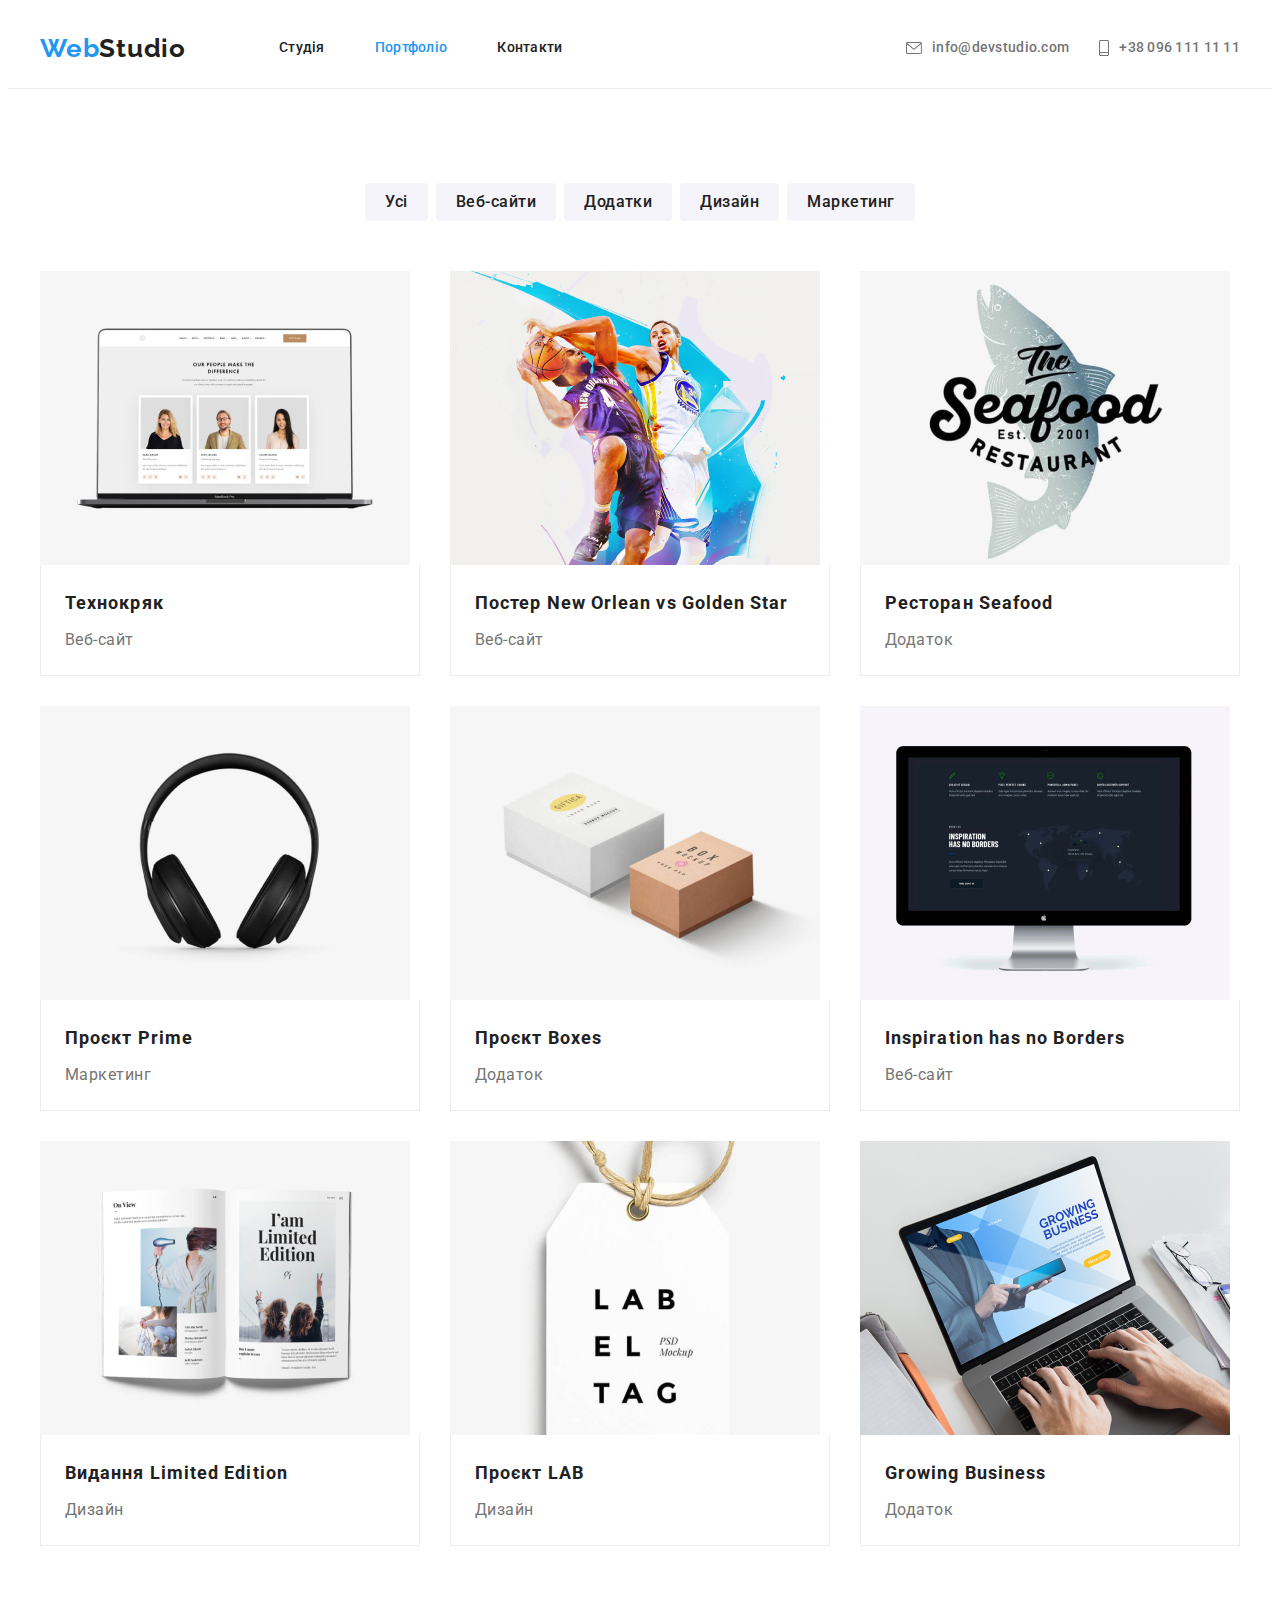
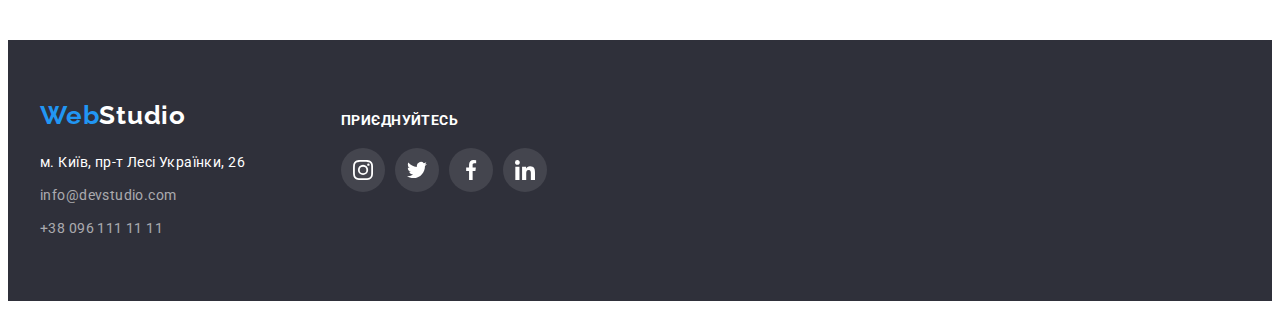
==== portfolio.html @ 057a15b5 "create hw5" ====
<!doctype html>
<html lang="uk">
<head>
    <meta charset="UTF-8">
    <meta http-equiv="X-UA-Compatible" content="IE=edge">
    <meta name="viewport" content="width=device-width, initial-scale=1.0">
    <title>Портфоліо</title>
    <link rel="preconnect" href="https://fonts.googleapis.com">
    <link rel="preconnect" href="https://fonts.gstatic.com" crossorigin>
    <link href="https://fonts.googleapis.com/css2?family=Raleway:wght@700&family=Roboto:wght@400;500;700;900&display=swap"
        rel="stylesheet">
    <link rel="stylesheet" href="https://cdnjs.cloudflare.com/ajax/libs/modern-normalize/1.1.0/modern-normalize.min.css"
        integrity="sha512-wpPYUAdjBVSE4KJnH1VR1HeZfpl1ub8YT/NKx4PuQ5NmX2tKuGu6U/JRp5y+Y8XG2tV+wKQpNHVUX03MfMFn9Q=="
        crossorigin="anonymous" referrerpolicy="no-referrer">
    <link rel="stylesheet" href="./css/style.css">
</head>
<body>
    <header class="header">
        <!--меню в хедері-->
        <div class="container main-nav">
            <nav class="nav">
                <a href="./index.html" class="logo"> <span class="logo-style">Web</span>Studio</a>
                <ul class="site-nav list">
                    <li class="item"><a href="./index.html" class="link">Студія</a></li>
                    <li class="item"><a href="./portfolio.html" class="link current">Портфоліо</a></li>
                    <li class="item"><a href="#" class="link">Контакти</a></li>
                </ul>
            </nav>
            <ul class="cont-nav list">
                <li class="item">
                    <a href="mailto:info@devstudio.com" class="link">
                        <svg class="icon" width="16px" height="12px">
                            <use href="./images/symbol-defs.svg#icon-envelope"></use>
                        </svg>info@devstudio.com</a>
                </li>
                <!--контакти в хедері-->
                <li class="item">
                    <a href="tel:+380961111111" class="link">
                        <svg class="icon" width="10px" height="16px">
                            <use href="./images/symbol-defs.svg#icon-smartphone"></use>
                        </svg>+38 096 111 11 11</a>
                </li>
            </ul>
        </div>
    </header>
    <main>
        <section class="section">
           <div class="container">
            <h1 class="section-title visually-hidden">Приклади наших робіт</h1>
            <!--сховаємо на етапі оформлення-->
            <!--фільтри за типом робіт-->
            <ul class="filter-list list">
                <li class="item"><button class="button filter" type="button">Усі</button></li>
                <li class="item"><button class="button filter" type="button">Веб-сайти</button></li>
                <li class="item"><button class="button filter" type="button">Додатки</button></li>
                <li class="item"><button class="button filter" type="button">Дизайн</button></li>
                <li class="item"><button class="button filter" type="button">Маркетинг</button></li>
            </ul>
            <!--матеріал, приклади робіт, для фільтрування-->
            <ul class="examples list">
                <li class="item">
                    <a class="example" href="#">
                        <img src="./images/techno_chryak.jpg" class="examples-img" alt="ноутбук з Веб-сайтом Технокряк" width="370">
                        <div class="description">
                            <h2 class="example-title">Технокряк</h2>
                            <p class="example-category">Веб-сайт</p>
                            <!-- <p class="example-description">Ресурс пропонує комплексні пропозиції з різним рівнем функціоналу та -->
                            <!-- сервісів. Все це дозволить відвідувачу отримати вичерпні відомості про компанію чи приватну особу.</p> -->
                        </div>                     
                    </a>
                </li>
                <li class="item">
                    <a class="example" href="#">
                        <img src="./images/new_orlean_vs.jpg" class="examples-img" alt="Постер New Orlean vs Golden Star" width="370">
                        <div class="description">
                            <h2 class="example-title">Постер New Orlean vs Golden Star</h2>
                            <p class="example-category">Веб-сайт</p>
                            <!-- <p class="example-description">Ресурс пропонує комплексні пропозиції з різним рівнем функціоналу та -->
                            <!-- сервісів. Все це дозволить відвідувачу отримати вичерпні відомості про компанію чи приватну особу.</p> -->
                        </div>
                    </a>
                </li>
                <li class="item">
                    <a class="example" href="#">
                        <img src="./images/seafood.jpg" class="examples-img" alt="логотип Ресторану Seafood" width="370">
                        <div class="description"> 
                            <h2 class="example-title">Ресторан Seafood</h2>
                            <p class="example-category">Додаток</p>
                            <!-- <p class="example-description">Ресурс пропонує комплексні пропозиції з різним рівнем функціоналу та -->
                            <!-- сервісів. Все це дозволить відвідувачу отримати вичерпні відомості про компанію чи приватну особу.</p> -->
                        </div>
                    </a>
                </li>
                <li class="item">
                    <a class="example" href="#">
                        <img src="./images/prime.jpg" class="examples-img" alt="чорні навушники" width="370">
                        <div class="description">
                            <h2 class="example-title">Проєкт Prime</h2>
                            <p class="example-category">Маркетинг</p>
                            <!-- <p class="example-description">Ресурс пропонує комплексні пропозиції з різним рівнем функціоналу та -->
                            <!-- сервісів. Все це дозволить відвідувачу отримати вичерпні відомості про компанію чи приватну особу.</p> -->
                        </div>                     
                    </a>
                </li>
                <li class="item">
                    <a class="example" href="#">
                        <img src="./images/boxes.jpg" class="examples-img" alt="дві коробки" width="370">
                        <div class="description">
                            <h2 class="example-title">Проєкт Boxes</h2>
                            <p class="example-category">Додаток</p>
                            <!-- <p class="example-description">Ресурс пропонує комплексні пропозиції з різним рівнем функціоналу та -->
                            <!-- сервісів. Все це дозволить відвідувачу отримати вичерпні відомості про компанію чи приватну особу.</p> -->
                        </div>    
                    </a>
                </li>
                <li class="item">
                    <a class="example" href="#">
                        <img src="./images/noborders.jpg" class="examples-img" alt="Монітор з сайтом" width="370">
                        <div class="description">
                            <h2 class="example-title">Inspiration has no Borders</h2>
                            <p class="example-category">Веб-сайт</p>
                            <!-- <p class="example-description">Ресурс пропонує комплексні пропозиції з різним рівнем функціоналу та -->
                            <!-- сервісів. Все це дозволить відвідувачу отримати вичерпні відомості про компанію чи приватну особу.</p> -->
                        </div>                      
                    </a>
                </li>
                <li class="item">
                    <a class="example" href="#">
                        <img src="./images/limited_edition.jpg" class="examples-img" alt="розгорнута книга" width="370">
                        <div class="description">
                            <h2 class="example-title">Видання Limited Edition</h2>
                            <p class="example-category">Дизайн</p>
                            <!-- <p class="example-description">Ресурс пропонує комплексні пропозиції з різним рівнем функціоналу та -->
                            <!-- сервісів. Все це дозволить відвідувачу отримати вичерпні відомості про компанію чи приватну особу.</p> -->
                        </div>
                    </a>
                </li>
                <li class="item">
                    <a class="example" href="#">
                        <img src="./images/label.jpg" class="examples-img" alt="мітка з написом Lable Tag" width="370">
                        <div class="description">
                            <h2 class="example-title">Проєкт LAB</h2>
                            <p class="example-category">Дизайн</p>
                            <!-- <p class="example-description">Ресурс пропонує комплексні пропозиції з різним рівнем функціоналу та -->
                            <!-- сервісів. Все це дозволить відвідувачу отримати вичерпні відомості про компанію чи приватну особу.</p> -->
                        </div>
                    </a>
                </li>
                <li class="item">
                    <a class="example" href="">
                        <img src="./images/growing_bussines.jpg" class="examples-img" alt="Ноутбук з додатком" width="370">
                        <div class="description">
                            <h2 class="example-title">Growing Business</h2>
                            <p class="example-category">Додаток</p>
                            <!-- <p class="example-description">Ресурс пропонує комплексні пропозиції з різним рівнем функціоналу та -->
                            <!-- сервісів. Все це дозволить відвідувачу отримати вичерпні відомості про компанію чи приватну особу.</p> -->
                        </div>   
                    </a>
                </li>
            </ul>
           </div>
        </section>
    </main>
    <!-- футер -->
    <footer class="footer">
        <div class="container">
            <div class="footer-information">
                <div class="logo-and-adr">
                    <a href="./index.html" class="logo"><span class="logo-style">Web</span>Studio</a>
                    <address class="footer-adr">
                        <ul class="footer-adr-list list">
                            <li class="item">
                                <a href="https://goo.gl/maps/CPtrU1FHBa2aNyZL9" class="f-adress" target="_blank"
                                    rel="noopener noreferrer nofollow">м. Київ, пр-т Лесі
                                    Українки, 26</a>
                            </li>
                            <li class="item">
                                <a href="mailto:info@devstudio.com" class="link">info@devstudio.com</a>
                            </li>
                            <li class="item">
                                <a href="tel:+380961111111" class="link">+38 096 111 11 11</a>
                            </li>
                        </ul>
                    </address>
                </div>
                <div class="join-us">
                    <h3 class="title">Приєднуйтесь</h3>
                    <ul class="social-links list">
                        <!--прибрати поінтери списку-->
                        <li class="item">
                            <!-- інстаграм -->
                            <a class="social-area" href="#">
                                <svg class="icon">
                                    <use href="./images/symbol-defs.svg#icon-instagram"></use>
                                </svg>
                            </a>
                        </li>
                        <li class="item">
                            <!-- твітер -->
                            <a class="social-area" href="">
                                <svg class="icon">
                                    <use href="./images/symbol-defs.svg#icon-twitter"></use>
                                </svg>
                            </a>
                        </li>
                        <li class="item">
                            <!-- фейсбук -->
                            <a class="social-area" href="">
                                <svg class="icon">
                                    <use href="./images/symbol-defs.svg#icon-facebook"></use>
                                </svg>
                            </a>
                        </li>
                        <li class="item">
                            <!-- лінкед ін -->
                            <a class="social-area" href="">
                                <svg class="icon">
                                    <use href="./images/symbol-defs.svg#icon-linkedin"></use>
                                </svg>
                            </a>
                        </li>
                    </ul>
                </div>
            </div>
        </div>
    </footer>
    
</body>
</html>
---- css/style.css ----
/* палітра */

/* основний колір тексту #212121 */
/* другорядний колір тексту #757575 */
/* основний білий колір фону #F5F5F5 */
/* білий у хедері #ECECEC */
/* білий колір #FFFFFF */
/* синій колір #2196F3 */
/* чорний колір для лого #000000 */
/* колір не активної кнопки #F5F4FA */
/* сірий колір бордерів #ECECEC */

:root{
  --primary-text-color: #212121;
  --secondary-text-color: #757575;
  --accent-color: #2196F3;
  --primary-white-color: #ffffff;
  --calm-button-bg-color: #F5F4FA;
  --transp-foot-text-color: rgba(100%,100%,100%,60%);
  --secondary-bkg-color: #2F303A;
  --bordering-color: #ECECEC;
  --hero-gradient-color: rgba(47, 48, 58, 0.4);
  --clients-border-color: #AFB1B8;
  
}

body {
    color: var(--primary-text-color);
    background-color: var(--primary-white-color);
    font-family:'Roboto', sans-serif;
    font-style: normal;
}
/* прибираємо крапки зі списків */
.list {
    list-style: none;
    padding: 0;
    margin: 0;
}

.container{
    width: 1200px;
    margin-left: auto;
    margin-right: auto;
    padding-left: 15px;
    padding-right: 15px;
}

/* ховаємо заголовки */
.visually-hidden {
    position: absolute;
    white-space: nowrap;
    
    width: 1px;
    height: 1px;
    overflow: hidden;
    border: 0;
    padding: 0;
    clip: rect(0 0 0 0);
    clip-path: inset(50%);
    margin: -1px;
}

/*хедер навігація*/

.header{
    display: block;
    border-bottom: 1px solid var(--bordering-color);
}

.main-nav{
    display: flex;
}
/* стиль логотипу */
.logo{
    margin-right: 93px;
    color: var(--primary-text-color);
    padding: 10px 0;

    font-family: 'Raleway', sans-serif;
    font-weight: 700;
    font-size: 26px;
    line-height: 1.19;
    letter-spacing: 0.03em;
    text-decoration: none;
}
/* другий колір логотипу */
.logo-style{
    color: var(--accent-color);
}

/* стиль меню навігації */
.site-nav, .cont-nav{
    display: flex;
    font-weight: 500;
    font-size: 14px;
    line-height: 1.14;
    letter-spacing: 0.02em;
}
.nav{
    display: flex;
    align-items: center;
}

.site-nav .item + .item{
    margin-left: 50px;
}

.site-nav .link{
    display: block;
    padding-top: 32px;
    padding-bottom: 32px;
    color: var(--primary-text-color);
    text-decoration: none;
}

/* ховер і фокус у навігації і контактах у хедері */
.site-nav .link:hover,  /* меню навігації ухедері */
.site-nav .link:focus,   
.footer-adr-list .link:hover,   /*контакти у футері*/
.footer-adr-list .link:focus,
.cont-nav .link:hover,
.cont-nav .link:focus{
    color: var(--accent-color);
}

/* індикація актикного пункту меню(сторінки) у навигації */
.site-nav .link.current{
    color: var(--accent-color);    
}

/* контакти у хедері*/
.cont-nav{
    margin-left: auto;
    display: flex;
    flex-direction: row;
}
.cont-nav .link{
    display: flex;
    align-items: center;
    color: currentColor;   
    text-decoration: none;
    padding-top: 32px;
    padding-bottom: 32px;
}
.cont-nav .item{
    display: flex;
    color: var(--secondary-text-color);
}

.cont-nav .item+.item{
    margin-left: 30px;
}
.cont-nav .icon{
    display: block;
    margin-right: 10px;
    fill: currentColor;
}

/*секція головна ідея*/
.hero{
    max-width: 1600px;
    height: 600px;
    margin-left: auto;
    margin-right: auto;
    background-color: var(--secondary-bkg-color);
    text-align: center;
    padding-top: 200px;
    padding-bottom: 200px;
    background-image: linear-gradient(to right, 
        rgba(47, 48, 58, 0.4),
        rgba(47, 48, 58, 0.4)), 
        url(../images/main-bkg-img.jpg);
    background-size: cover;
    background-repeat: no-repeat;
    background-position: center;
}


/* заголовок головної ідеї */
.hero-title{
    margin: 0;
    margin-bottom: 30px;
    padding: 0 200px;

    color:var(--primary-white-color) ;
    font-weight: 900;
    font-size: 44px;
    line-height: 1.364; /* если поставить множитель 1.36 - тогда размер блока будет меньше на 2px */
    letter-spacing: 0.06em;
    text-transform: uppercase;

}
/* кнопка */
.button{
    border-radius: 4px;
    border: transparent;
    padding: 10px 32px;
    
    color: var(--primary-white-color);
    background-color: var(--accent-color);
    font-family: inherit;
    font-weight: 700;
    font-size: 16px;
    line-height: 1.88;
    align-items: center;
    text-align: center;
    letter-spacing: 0.06em;
    cursor: pointer;
}


/* контент */
.section{
    padding-top: 94px;
    padding-bottom: 94px;
}
.section-title{
    margin-top: 0;
    margin-bottom: 50px;
    font-weight: 700;
    font-size: 36px;
    line-height: 1.17;
    text-align: center;
    letter-spacing: 0.03em;
}
.section.no-padding-top{
    padding-top: 0;
}

.section.secondary-bkg{
    background-color: var(--calm-button-bg-color);

}


/*секція инструменти*/
.instruments{
    display:flex;
}

.instruments .item{
    width: 270px;
}


.instruments .area{
    display: flex;
    width: 270px;
    height: 120px;
    justify-content: center;
    align-items: center;
    background-color: var(--calm-button-bg-color);
    border-radius: 4px;
    margin-bottom: 30px;
}
.instruments .icon{
    height: 70px;
    width: 70px;
}

.instruments .item + .item{
    margin-left: 30px;
}
/* стиль для заголовків інструментів */
.instruments .title{
    margin-top: 0;
    margin-bottom: 10px;

    font-weight: 700;
    font-size: 14px;
    line-height: 1.143;
    letter-spacing: 0.03em;
    text-transform: uppercase;
}
/* стиль для опису інструментів */
.instruments .text{
    color: var(--secondary-text-color);
    font-weight: 400;
    font-size: 14px;
    line-height: 1.72;
    margin-top:0;
    margin-bottom: 0;
    letter-spacing: 0.03em;
}

/* секція чим ми займаємось */
.work-list{
    display: flex;
}

.work-list .item + .item{
    margin-left: 30px;
}

.work-list .img{
    display: block;
}
/* секція наша команда */
.team-list{
    font-size: 16px;
    line-height: 1.19;
    letter-spacing: 0.03em;
    display: flex;
}
.team-member{
    background-color: var(--primary-white-color);
    text-align: center;
    box-shadow: 0px 1px 3px rgba(0, 0, 0, 0.12), 0px 1px 1px rgba(0, 0, 0, 0.14), 0px 2px 1px rgba(0, 0, 0, 0.2);
    border-radius: 0px 0px 4px 4px;
}
.team-list .team-member + .team-member{
    margin-left: 30px;
}


.team-member .foto{
    display: block;
}
.team-member .description{
    padding-top: 30px;
    padding-bottom: 30px;
}
/* піб тіммейта */
.team-member .title{
    color: var(--primary-text-color);
    font-weight: 500;
    font-size: 16px;
    margin-top: 0;
    margin-bottom: 10px;
}
/* позиція тіммейта */
.team-member .position{
    margin-top: 0;
    margin-bottom: 16px;
    color: var(--secondary-text-color);
}

/* посилання на соціальні мережі */
.social-links{
    display: flex;
    padding-left: 32px;
    padding-right: 32px;
}
.social-links .item + .item{
    margin-left: 10px;
}

.social-area{
    width: 44px;
    height: 44px;
    display: flex;
    align-items: center;
    justify-content: center;
    color: var(--clients-border-color);
}
.social-area:hover,
.social-area:focus{
    border-radius: 50%;
    background-color: var(--accent-color);
    color: var(--primary-white-color);
}

.social-area .icon{
    width: 20px;
    height: 20px;
    fill: currentColor;
}


/* стилі для постійних клієнтів */
.clients-list{
    display: flex;
}

.clients-list .link{
    padding: 16px 32px;
    border: 1px solid var(--clients-border-color);
    border-radius: 4px; 
}


.clients-list .item + .item{
    margin-left: 30px;
}

.company-link{
    display: flex;
    align-items: center;
    justify-content: center;
    width: 170px;
    height: 92px;
    border: 1px solid var(--clients-border-color);
    border-radius: 4px;
    color: var(--clients-border-color);
}
.company-link:hover,
.company-link:focus{
    color: var(--accent-color);
    border-color: var(--accent-color);
}

.company-link .icon{
    height: 60px;
    width: 106px;
    fill: currentColor;
}


/* Cтилі для сторінки портфоліо */

/* кнопки фільтрації */
.button.filter {
    color: var(--primary-text-color);
    background-color: var(--calm-button-bg-color);
    font-weight: 500;
    font-size: 16px;
    line-height: 1.62;
    text-align: center;
    letter-spacing: 0.03em;
    padding: 6px 20px;

}
/* ховер та фокус для кнопок фільтрації */
.button.filter:hover,
.button.filter:focus {
    color: var(--primary-white-color);
    background-color: var(--accent-color);
    box-shadow: 0px 4px 4px rgba(0, 0, 0, 0.15);
}

/* вирівнюємо кнопки фільтрації по горизонталі */
.filter-list{
    display: flex;
    justify-content: center;
    margin-bottom: 50px;
}
.filter-list .item + .item{
    margin-left: 8px;
}

/* розміщення та геометрія прикладів робіт */
.examples{
    display: flex;
    flex-wrap: wrap;
}
.examples .item{
    width: calc((100% - 60px)/3);
    margin-right: 30px;
    margin-bottom: 30px;
}

.examples .item:hover,
.examples .item:focus{
    box-shadow: 0px 1px 1px rgba(0, 0, 0, 0.12), 0px 4px 4px rgba(0, 0, 0, 0.06), 1px 4px 6px rgba(0, 0, 0, 0.16);
}
.examples .item:nth-child(3n){
    margin-right: 0;
}
.examples .item:nth-last-child(-n+3){
    margin-bottom: 0;
}
/* скидуємо оформлення тексту для прикладів роботи */
.example{
    text-decoration: none;
    margin:0;
    display: block;
}
/* стиль для заголовків прикладів робіт */
.example-title{
    color: var(--primary-text-color);
    font-weight: 700;
    font-size: 18px;
    line-height: 2;
    letter-spacing: 0.06em;
    margin-bottom: 4px;
    margin-top: 0;
}
/* стиль для опису категорій(типів) робіт */
.example-category{
    color: var(--secondary-text-color);
    font-size: 16px;
    line-height: 1.875;
    letter-spacing: 0.03em;
    margin: 0; 
}
/* зображення прикладів робіт */
.examples-img{
    display: block;
}
/* нижня рамка прикладив робіт */
.example .description{
    margin: 0;
    padding: 20px 24px;
    border-bottom: 1px solid var(--bordering-color);
    border-right: 1px solid var(--bordering-color);
    border-left: 1px solid var(--bordering-color);

}
/* стиль для детального опису прикладів робіт */
.example-description{
    color: var(--primary-white-color);
    font-size: 18px;
    line-height: 1.56;
    letter-spacing: 0.03em;
    
}


/* футер */
.footer{
    background-color: var(--secondary-bkg-color);
    padding-top: 60px;
    padding-bottom: 60px;  
}

.footer-information{
    display: flex;
}


/* контейнер адресси */
.footer-adr{
    font-style: normal;
    font-size: 14px;
    line-height: 1.71;
    letter-spacing: 0.03em;
    padding-top: 20px;
    width: 231px;
}
/* перелік контактів(адресс) у футері */
.footer-adr-list{

}
/* фізична адресса в футері */
.f-adress{
    color: var(--primary-white-color);
    text-decoration: none;
}


/* зміна кольору лого в футері */
.footer .logo{
    color:var(--primary-white-color);
    margin-right: 0;
}

/* колір емайлу та телефону в футері */
.footer-adr-list .link{
    color: var(--transp-foot-text-color);
    text-decoration: none;  
}
.footer-adr-list .item{
}

/* відстань між елементами переліку контактів в футері */
.footer-adr-list .item + .item{
    margin-top: 9px;
}


/* блок приєднуйся до соцмереж у футтері */
/* позиціювання контенту в блоці приєднуйтесь */
.join-us {
    padding-top: 12px;
    padding-left: 70px;
}
/* заголовок */
.join-us .title{
    text-transform: uppercase;
    color: var(--primary-white-color);
    margin-top: 0;
    margin-bottom: 20px;
    font-weight: 700;
    font-size: 14px;
    line-height: 16px;
    letter-spacing: 0.03em;
}
/* іконки соц мереж у футері */
/* чистимо список соц мереж від попередньо встановлених паддінгів */
.join-us .social-links{
    padding: 0;
}
/* встановлюємо атрибути для посилання */
.join-us .social-area {
    width: 44px;
    height: 44px;
    display: flex;
    justify-content: center;
    align-items: center;
    color: var(--primary-white-color);
    background-color: rgba(255, 255, 255, 0.1);
    border-radius: 50% ;
}
/* ховер та фокус */
.social-area:hover,
.social-area:focus{
    border-radius: 50%;
    background-color: var(--accent-color);
    color: var(--primary-white-color);
}
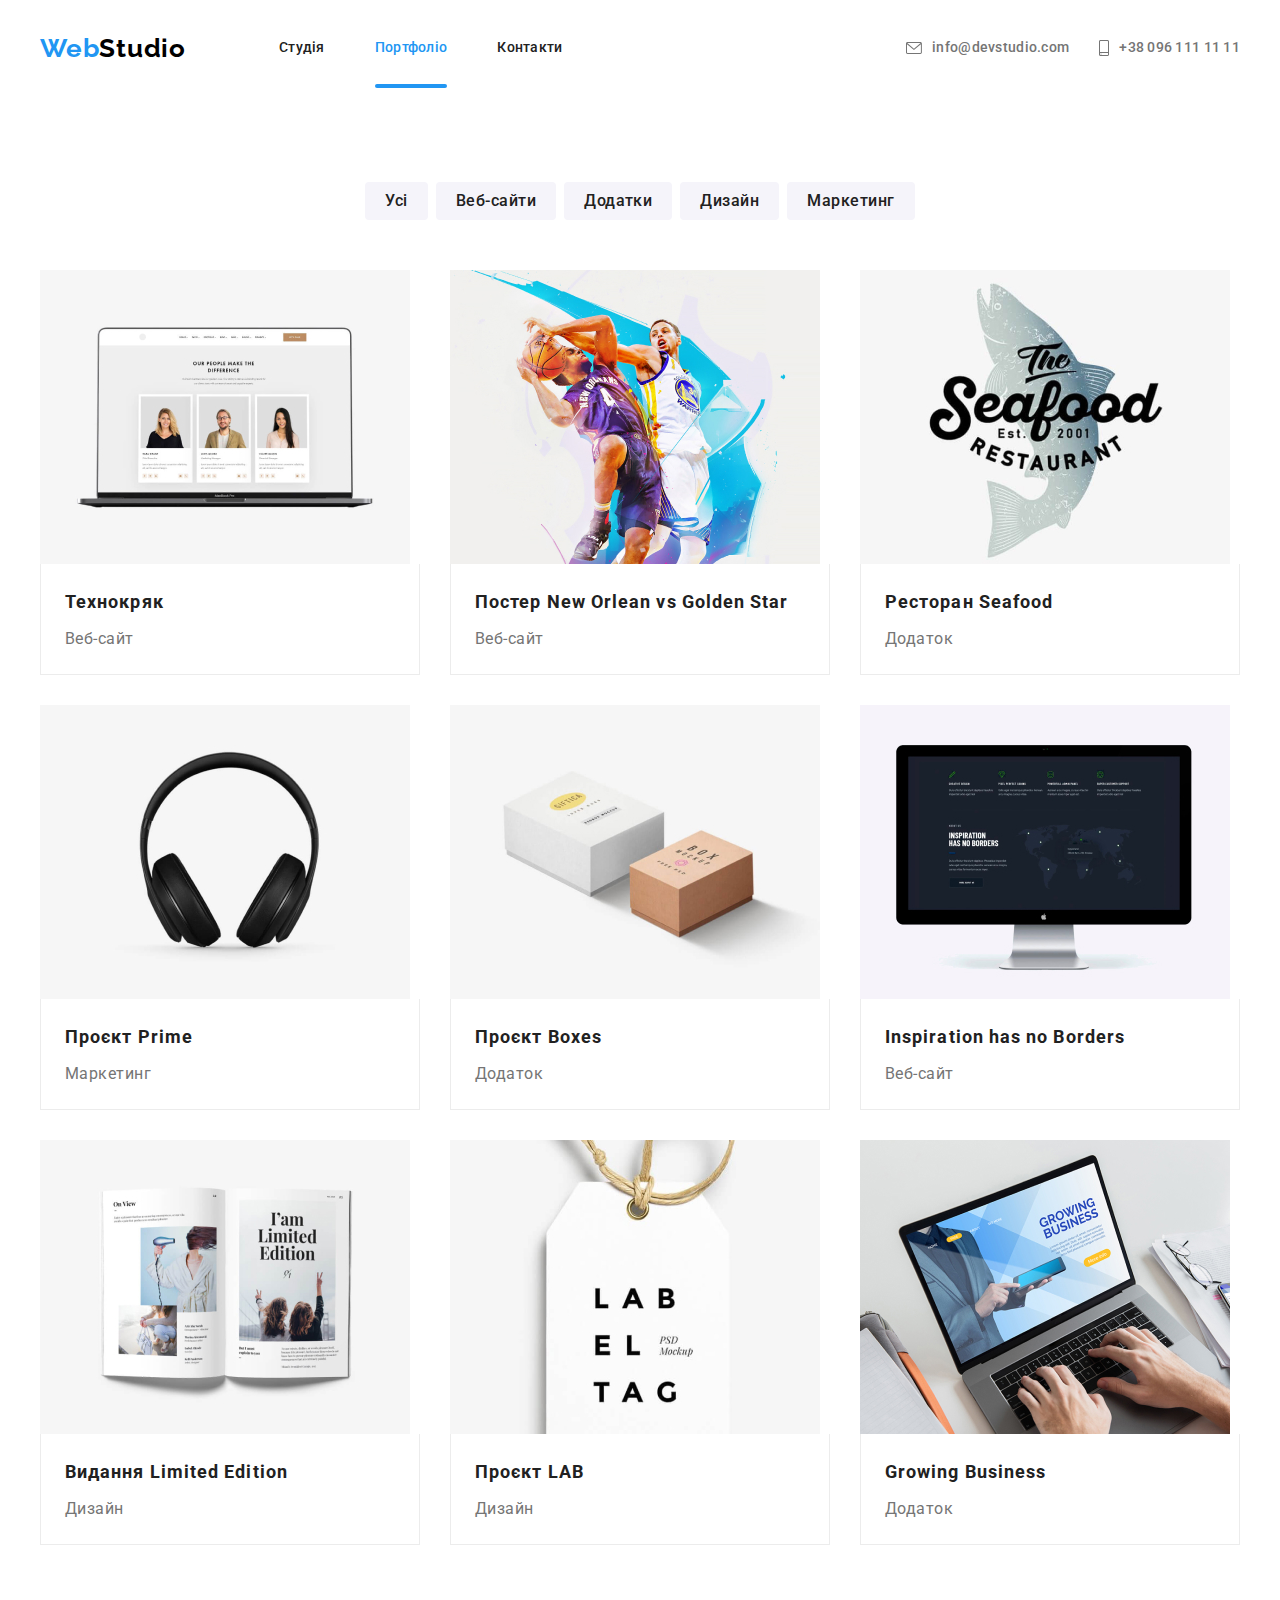
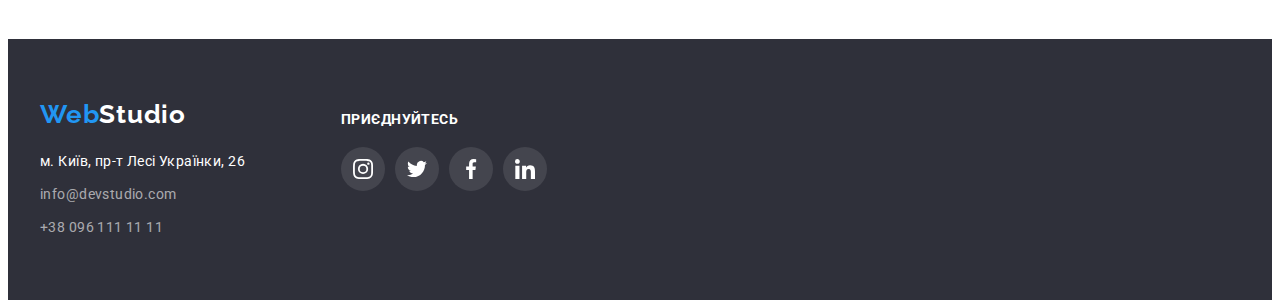
==== commit f49d7294: "пятая домашка закритие модального окна" ====
--- a/portfolio.html
+++ b/portfolio.html
@@ -45,7 +45,7 @@
     </header>
     <main>
         <section class="section">
-           <div class="container">
+        <div class="container">
             <h1 class="section-title visually-hidden">Приклади наших робіт</h1>
             <!--сховаємо на етапі оформлення-->
             <!--фільтри за типом робіт-->
@@ -60,105 +60,142 @@
             <ul class="examples list">
                 <li class="item">
                     <a class="example" href="#">
-                        <img src="./images/techno_chryak.jpg" class="examples-img" alt="ноутбук з Веб-сайтом Технокряк" width="370">
+                        <div class="pop-up">
+                            <img src="./images/techno_chryak.jpg" class="examples-img" alt="ноутбук з Веб-сайтом Технокряк" width="370">
+                            <div class="overlay">
+                                <p class="example-description">Ресурс пропонує комплексні пропозиції з різним рівнем функціоналу та
+                                сервісів. Все це дозволить відвідувачу отримати вичерпні відомості про компанію чи приватну особу.</p>
+                            </div>
+                        </div>
                         <div class="description">
                             <h2 class="example-title">Технокряк</h2>
                             <p class="example-category">Веб-сайт</p>
-                            <!-- <p class="example-description">Ресурс пропонує комплексні пропозиції з різним рівнем функціоналу та -->
-                            <!-- сервісів. Все це дозволить відвідувачу отримати вичерпні відомості про компанію чи приватну особу.</p> -->
+                            
                         </div>                     
                     </a>
                 </li>
                 <li class="item">
                     <a class="example" href="#">
-                        <img src="./images/new_orlean_vs.jpg" class="examples-img" alt="Постер New Orlean vs Golden Star" width="370">
+                        <div class="pop-up">
+                            <img src="./images/new_orlean_vs.jpg" class="examples-img" alt="Постер New Orlean vs Golden Star" width="370">
+                            <div class="overlay">
+                                <p class="example-description">Ресурс пропонує комплексні пропозиції з різним рівнем функціоналу та
+                            сервісів. Все це дозволить відвідувачу отримати вичерпні відомості про компанію чи приватну особу.</p>
+                            </div>
+                        </div>
                         <div class="description">
                             <h2 class="example-title">Постер New Orlean vs Golden Star</h2>
                             <p class="example-category">Веб-сайт</p>
-                            <!-- <p class="example-description">Ресурс пропонує комплексні пропозиції з різним рівнем функціоналу та -->
-                            <!-- сервісів. Все це дозволить відвідувачу отримати вичерпні відомості про компанію чи приватну особу.</p> -->
-                        </div>
-                    </a>
-                </li>
-                <li class="item">
-                    <a class="example" href="#">
-                        <img src="./images/seafood.jpg" class="examples-img" alt="логотип Ресторану Seafood" width="370">
+                        </div>
+                    </a>
+                </li>
+                <li class="item">
+                    <a class="example" href="#">
+                        <div class="pop-up">
+                            <img src="./images/seafood.jpg" class="examples-img" alt="логотип Ресторану Seafood" width="370">
+                            <div class="overlay">
+                                <p class="example-description">Ресурс пропонує комплексні пропозиції з різним рівнем функціоналу та
+                            сервісів. Все це дозволить відвідувачу отримати вичерпні відомості про компанію чи приватну особу.</p>
+                            </div>
+                        </div>
                         <div class="description"> 
                             <h2 class="example-title">Ресторан Seafood</h2>
                             <p class="example-category">Додаток</p>
-                            <!-- <p class="example-description">Ресурс пропонує комплексні пропозиції з різним рівнем функціоналу та -->
-                            <!-- сервісів. Все це дозволить відвідувачу отримати вичерпні відомості про компанію чи приватну особу.</p> -->
-                        </div>
-                    </a>
-                </li>
-                <li class="item">
-                    <a class="example" href="#">
-                        <img src="./images/prime.jpg" class="examples-img" alt="чорні навушники" width="370">
+                        </div>
+                    </a>
+                </li>
+                <li class="item">
+                    <a class="example" href="#">
+                        <div class="pop-up">
+                            <img src="./images/prime.jpg" class="examples-img" alt="чорні навушники" width="370">
+                            <div class="overlay">
+                                <p class="example-description">Ресурс пропонує комплексні пропозиції з різним рівнем функціоналу та
+                            сервісів. Все це дозволить відвідувачу отримати вичерпні відомості про компанію чи приватну особу.</p>
+                            </div>   
+                        </div>
                         <div class="description">
                             <h2 class="example-title">Проєкт Prime</h2>
                             <p class="example-category">Маркетинг</p>
-                            <!-- <p class="example-description">Ресурс пропонує комплексні пропозиції з різним рівнем функціоналу та -->
-                            <!-- сервісів. Все це дозволить відвідувачу отримати вичерпні відомості про компанію чи приватну особу.</p> -->
                         </div>                     
                     </a>
                 </li>
                 <li class="item">
                     <a class="example" href="#">
-                        <img src="./images/boxes.jpg" class="examples-img" alt="дві коробки" width="370">
+                        <div class="pop-up">
+                            <img src="./images/boxes.jpg" class="examples-img" alt="дві коробки" width="370">
+                            <div class="overlay">
+                                <p class="example-description">Ресурс пропонує комплексні пропозиції з різним рівнем функціоналу та
+                            сервісів. Все це дозволить відвідувачу отримати вичерпні відомості про компанію чи приватну особу.</p>
+                            </div>
+                        </div>
                         <div class="description">
                             <h2 class="example-title">Проєкт Boxes</h2>
                             <p class="example-category">Додаток</p>
-                            <!-- <p class="example-description">Ресурс пропонує комплексні пропозиції з різним рівнем функціоналу та -->
-                            <!-- сервісів. Все це дозволить відвідувачу отримати вичерпні відомості про компанію чи приватну особу.</p> -->
                         </div>    
                     </a>
                 </li>
                 <li class="item">
                     <a class="example" href="#">
-                        <img src="./images/noborders.jpg" class="examples-img" alt="Монітор з сайтом" width="370">
+                        <div class="pop-up">
+                            <img src="./images/noborders.jpg" class="examples-img" alt="Монітор з сайтом" width="370">
+                            <div class="overlay">
+                                <p class="example-description">Ресурс пропонує комплексні пропозиції з різним рівнем функціоналу та
+                            сервісів. Все це дозволить відвідувачу отримати вичерпні відомості про компанію чи приватну особу.</p>
+                            </div>
+                        </div>
                         <div class="description">
                             <h2 class="example-title">Inspiration has no Borders</h2>
                             <p class="example-category">Веб-сайт</p>
-                            <!-- <p class="example-description">Ресурс пропонує комплексні пропозиції з різним рівнем функціоналу та -->
-                            <!-- сервісів. Все це дозволить відвідувачу отримати вичерпні відомості про компанію чи приватну особу.</p> -->
                         </div>                      
                     </a>
                 </li>
                 <li class="item">
                     <a class="example" href="#">
-                        <img src="./images/limited_edition.jpg" class="examples-img" alt="розгорнута книга" width="370">
+                        <div class="pop-up">
+                            <img src="./images/limited_edition.jpg" class="examples-img" alt="розгорнута книга" width="370">
+                            <div class="overlay">
+                                <p class="example-description">Ресурс пропонує комплексні пропозиції з різним рівнем функціоналу та
+                            сервісів. Все це дозволить відвідувачу отримати вичерпні відомості про компанію чи приватну особу.</p>
+                            </div>
+                        </div>
                         <div class="description">
                             <h2 class="example-title">Видання Limited Edition</h2>
                             <p class="example-category">Дизайн</p>
-                            <!-- <p class="example-description">Ресурс пропонує комплексні пропозиції з різним рівнем функціоналу та -->
-                            <!-- сервісів. Все це дозволить відвідувачу отримати вичерпні відомості про компанію чи приватну особу.</p> -->
-                        </div>
-                    </a>
-                </li>
-                <li class="item">
-                    <a class="example" href="#">
-                        <img src="./images/label.jpg" class="examples-img" alt="мітка з написом Lable Tag" width="370">
+                        </div>
+                    </a>
+                </li>
+                <li class="item">
+                    <a class="example" href="#">
+                        <div class="pop-up">
+                            <img src="./images/label.jpg" class="examples-img" alt="мітка з написом Lable Tag" width="370">
+                            <div class="overlay">
+                                <p class="example-description">Ресурс пропонує комплексні пропозиції з різним рівнем функціоналу та
+                            сервісів. Все це дозволить відвідувачу отримати вичерпні відомості про компанію чи приватну особу.</p>
+                            </div>
+                        </div>
                         <div class="description">
                             <h2 class="example-title">Проєкт LAB</h2>
                             <p class="example-category">Дизайн</p>
-                            <!-- <p class="example-description">Ресурс пропонує комплексні пропозиції з різним рівнем функціоналу та -->
-                            <!-- сервісів. Все це дозволить відвідувачу отримати вичерпні відомості про компанію чи приватну особу.</p> -->
                         </div>
                     </a>
                 </li>
                 <li class="item">
                     <a class="example" href="">
+                        <div class="pop-up">
                         <img src="./images/growing_bussines.jpg" class="examples-img" alt="Ноутбук з додатком" width="370">
+                        <div class="overlay">
+                            <p class="example-description">Ресурс пропонує комплексні пропозиції з різним рівнем функціоналу та
+                            сервісів. Все це дозволить відвідувачу отримати вичерпні відомості про компанію чи приватну особу.</p>
+                        </div>
+                        </div>
                         <div class="description">
                             <h2 class="example-title">Growing Business</h2>
                             <p class="example-category">Додаток</p>
-                            <!-- <p class="example-description">Ресурс пропонує комплексні пропозиції з різним рівнем функціоналу та -->
-                            <!-- сервісів. Все це дозволить відвідувачу отримати вичерпні відомості про компанію чи приватну особу.</p> -->
                         </div>   
                     </a>
                 </li>
             </ul>
-           </div>
+        </div>
         </section>
     </main>
     <!-- футер -->
--- a/css/style.css
+++ b/css/style.css
@@ -12,6 +12,7 @@
 
 :root{
   --primary-text-color: #212121;
+  --pure-black-color:#000000;
   --secondary-text-color: #757575;
   --accent-color: #2196F3;
   --primary-white-color: #ffffff;
@@ -29,6 +30,7 @@
     background-color: var(--primary-white-color);
     font-family:'Roboto', sans-serif;
     font-style: normal;
+    position: relative;
 }
 /* прибираємо крапки зі списків */
 .list {
@@ -64,7 +66,8 @@
 
 .header{
     display: block;
-    border-bottom: 1px solid var(--bordering-color);
+    /* border-bottom: 1px solid var(--bordering-color); */
+    background-color: var(--primary-white-color);
 }
 
 .main-nav{
@@ -73,7 +76,7 @@
 /* стиль логотипу */
 .logo{
     margin-right: 93px;
-    color: var(--primary-text-color);
+    color: var(--pure-black-color);
     padding: 10px 0;
 
     font-family: 'Raleway', sans-serif;
@@ -106,11 +109,15 @@
 }
 
 .site-nav .link{
+    position: relative;
+
     display: block;
     padding-top: 32px;
     padding-bottom: 32px;
     color: var(--primary-text-color);
     text-decoration: none;
+
+    transition: color 250ms cubic-bezier(0.4, 0, 0.2, 1)
 }
 
 /* ховер і фокус у навігації і контактах у хедері */
@@ -127,6 +134,18 @@
 .site-nav .link.current{
     color: var(--accent-color);    
 }
+.site-nav .link.current::after{
+    content: '';
+
+    position: absolute;
+    bottom: 0;
+
+    display: block;
+    width: 100%;
+    height: 4px;
+    border-radius: 2px;
+    background-color: var(--accent-color);
+}
 
 /* контакти у хедері*/
 .cont-nav{
@@ -141,6 +160,8 @@
     text-decoration: none;
     padding-top: 32px;
     padding-bottom: 32px;
+
+    transition: color 250ms cubic-bezier(0.4, 0, 0.2, 1)
 }
 .cont-nav .item{
     display: flex;
@@ -287,6 +308,9 @@
 .work-list{
     display: flex;
 }
+.work-list .item{
+    position: relative;
+}
 
 .work-list .item + .item{
     margin-left: 30px;
@@ -294,6 +318,26 @@
 
 .work-list .img{
     display: block;
+}
+
+.work-title{
+    display: flex;
+    position: absolute;
+    width: 100%;
+    height: 70px;
+    bottom: 0;
+    left:0;
+    text-transform: uppercase;
+    align-items: center;
+    justify-content: center;
+    font-weight: 700;
+    font-size: 14px;
+    line-height: 1.14;
+    letter-spacing: 0.03em;
+    background-color: rgba(47, 48, 58, 0.8);
+    color: var(--primary-white-color);
+    margin: 0;
+
 }
 /* секція наша команда */
 .team-list{
@@ -305,7 +349,9 @@
 .team-member{
     background-color: var(--primary-white-color);
     text-align: center;
-    box-shadow: 0px 1px 3px rgba(0, 0, 0, 0.12), 0px 1px 1px rgba(0, 0, 0, 0.14), 0px 2px 1px rgba(0, 0, 0, 0.2);
+    box-shadow: 0px 1px 3px rgba(0, 0, 0, 0.12), 
+                0px 1px 1px rgba(0, 0, 0, 0.14), 
+                0px 2px 1px rgba(0, 0, 0, 0.2);
     border-radius: 0px 0px 4px 4px;
 }
 .team-list .team-member + .team-member{
@@ -348,16 +394,14 @@
 .social-area{
     width: 44px;
     height: 44px;
+    border-radius: 50%;
     display: flex;
     align-items: center;
     justify-content: center;
     color: var(--clients-border-color);
-}
-.social-area:hover,
-.social-area:focus{
-    border-radius: 50%;
-    background-color: var(--accent-color);
-    color: var(--primary-white-color);
+
+    transition: color 250ms cubic-bezier(0.4, 0, 0.2, 1),
+                background-color 250ms cubic-bezier(0.4, 0, 0.2, 1);
 }
 
 .social-area .icon{
@@ -392,6 +436,8 @@
     border: 1px solid var(--clients-border-color);
     border-radius: 4px;
     color: var(--clients-border-color);
+
+    transition: color 250ms cubic-bezier(0.4, 0, 0.2, 1), border-color 250ms cubic-bezier(0.4, 0, 0.2, 1) ;
 }
 .company-link:hover,
 .company-link:focus{
@@ -419,6 +465,10 @@
     letter-spacing: 0.03em;
     padding: 6px 20px;
 
+    transition: color 250ms cubic-bezier(0.4, 0, 0.2, 1), 
+                background-color 250ms cubic-bezier(0.4, 0, 0.2, 1),
+                box-shadow 250ms cubic-bezier(0.4, 0, 0.2, 1);
+
 }
 /* ховер та фокус для кнопок фільтрації */
 .button.filter:hover,
@@ -447,11 +497,15 @@
     width: calc((100% - 60px)/3);
     margin-right: 30px;
     margin-bottom: 30px;
+
+    transition: box-shadow 250ms cubic-bezier(0.4, 0, 0.2, 1),
 }
 
 .examples .item:hover,
 .examples .item:focus{
-    box-shadow: 0px 1px 1px rgba(0, 0, 0, 0.12), 0px 4px 4px rgba(0, 0, 0, 0.06), 1px 4px 6px rgba(0, 0, 0, 0.16);
+    box-shadow: 0px 1px 1px rgba(0, 0, 0, 0.12), 
+                0px 4px 4px rgba(0, 0, 0, 0.06), 
+                1px 4px 6px rgba(0, 0, 0, 0.16);
 }
 .examples .item:nth-child(3n){
     margin-right: 0;
@@ -465,6 +519,7 @@
     margin:0;
     display: block;
 }
+
 /* стиль для заголовків прикладів робіт */
 .example-title{
     color: var(--primary-text-color);
@@ -475,6 +530,7 @@
     margin-bottom: 4px;
     margin-top: 0;
 }
+
 /* стиль для опису категорій(типів) робіт */
 .example-category{
     color: var(--secondary-text-color);
@@ -487,6 +543,47 @@
 .examples-img{
     display: block;
 }
+/* спливаюче вікно */
+.pop-up{
+    position: relative;
+    overflow: hidden;
+}
+
+.overlay{
+    position: absolute;
+    width: 100%;
+    height: 100%;
+    background-color: var(--accent-color);
+    opacity: 0.9; 
+    transform: translatey(0);
+    transition: transform 250ms cubic-bezier(0.4, 0, 0.2, 1);
+
+}
+
+.examples .example:hover .overlay,
+.examples .example:focus .overlay{
+    opacity: 0.9;
+    transform: translateY(-100%);
+}
+/* стиль для детального опису прикладів робіт */
+.example-description {
+    position: absolute;
+    color: var(--primary-white-color);
+    font-size: 18px;
+    line-height: 1.56;
+    letter-spacing: 0.03em;
+    opacity: 0;
+    left: 0;
+    top: 0;
+    margin: 0;
+    height: 100%;
+    padding: 63px 24px;
+}
+.examples .example:hover .example-description,
+.examples .example:focus .example-description{
+    opacity: 1;
+} 
+
 /* нижня рамка прикладив робіт */
 .example .description{
     margin: 0;
@@ -496,14 +593,7 @@
     border-left: 1px solid var(--bordering-color);
 
 }
-/* стиль для детального опису прикладів робіт */
-.example-description{
-    color: var(--primary-white-color);
-    font-size: 18px;
-    line-height: 1.56;
-    letter-spacing: 0.03em;
-    
-}
+
 
 
 /* футер */
@@ -548,6 +638,8 @@
 .footer-adr-list .link{
     color: var(--transp-foot-text-color);
     text-decoration: none;  
+
+    transition: color 250ms cubic-bezier(0.4, 0, 0.2, 1);
 }
 .footer-adr-list .item{
 }
@@ -584,17 +676,73 @@
 .join-us .social-area {
     width: 44px;
     height: 44px;
+    border-radius: 50%;
     display: flex;
     justify-content: center;
     align-items: center;
     color: var(--primary-white-color);
     background-color: rgba(255, 255, 255, 0.1);
-    border-radius: 50% ;
+
+    transition: color 250ms cubic-bezier(0.4, 0, 0.2, 1),
+                background-color 250ms cubic-bezier(0.4, 0, 0.2, 1);
 }
 /* ховер та фокус */
 .social-area:hover,
 .social-area:focus{
-    border-radius: 50%;
     background-color: var(--accent-color);
     color: var(--primary-white-color);
 }
+
+
+/* модальне вікно замовити послугу -головна сторінка герой */
+.backdrop{
+    position: fixed;
+    top: 0;
+    left: 0;
+    width: 100%;
+    height: 100%;
+    background-color: rgba(0, 0, 0, 0.2);
+    opacity: 1;
+}
+.backdrop.is-hidden{
+    opacity: 0;
+    pointer-events: none;
+}
+.btn-modal-close{
+    display: flex;
+    padding: 0;
+    border-radius: 50%;
+    width: 30px;
+    height: 30px;
+    justify-content: center;
+    align-items: center;
+    border: 1px solid rgba(0, 0, 0, 0.1);
+    background-color: var(--primary-white-color);
+    margin-left: auto;
+    margin-top: 8px;
+    margin-right: 8px;
+
+}
+
+.order-window .close{
+    fill: var(--pure-black-color);
+    background-color: ;
+}
+
+.order-window{
+    position: absolute;
+    top: 50%;
+    left: 50%;
+    transform: translate(-50%, -50%);
+
+    min-width: 528px;
+    min-height: 581px;
+
+    background-color: var(--primary-white-color);
+
+    box-shadow: 0px 1px 3px rgba(0, 0, 0, 0.12), 
+                0px 1px 1px rgba(0, 0, 0, 0.14), 
+                0px 2px 1px rgba(0, 0, 0, 0.2);
+    border-radius: 4px;
+}
+
